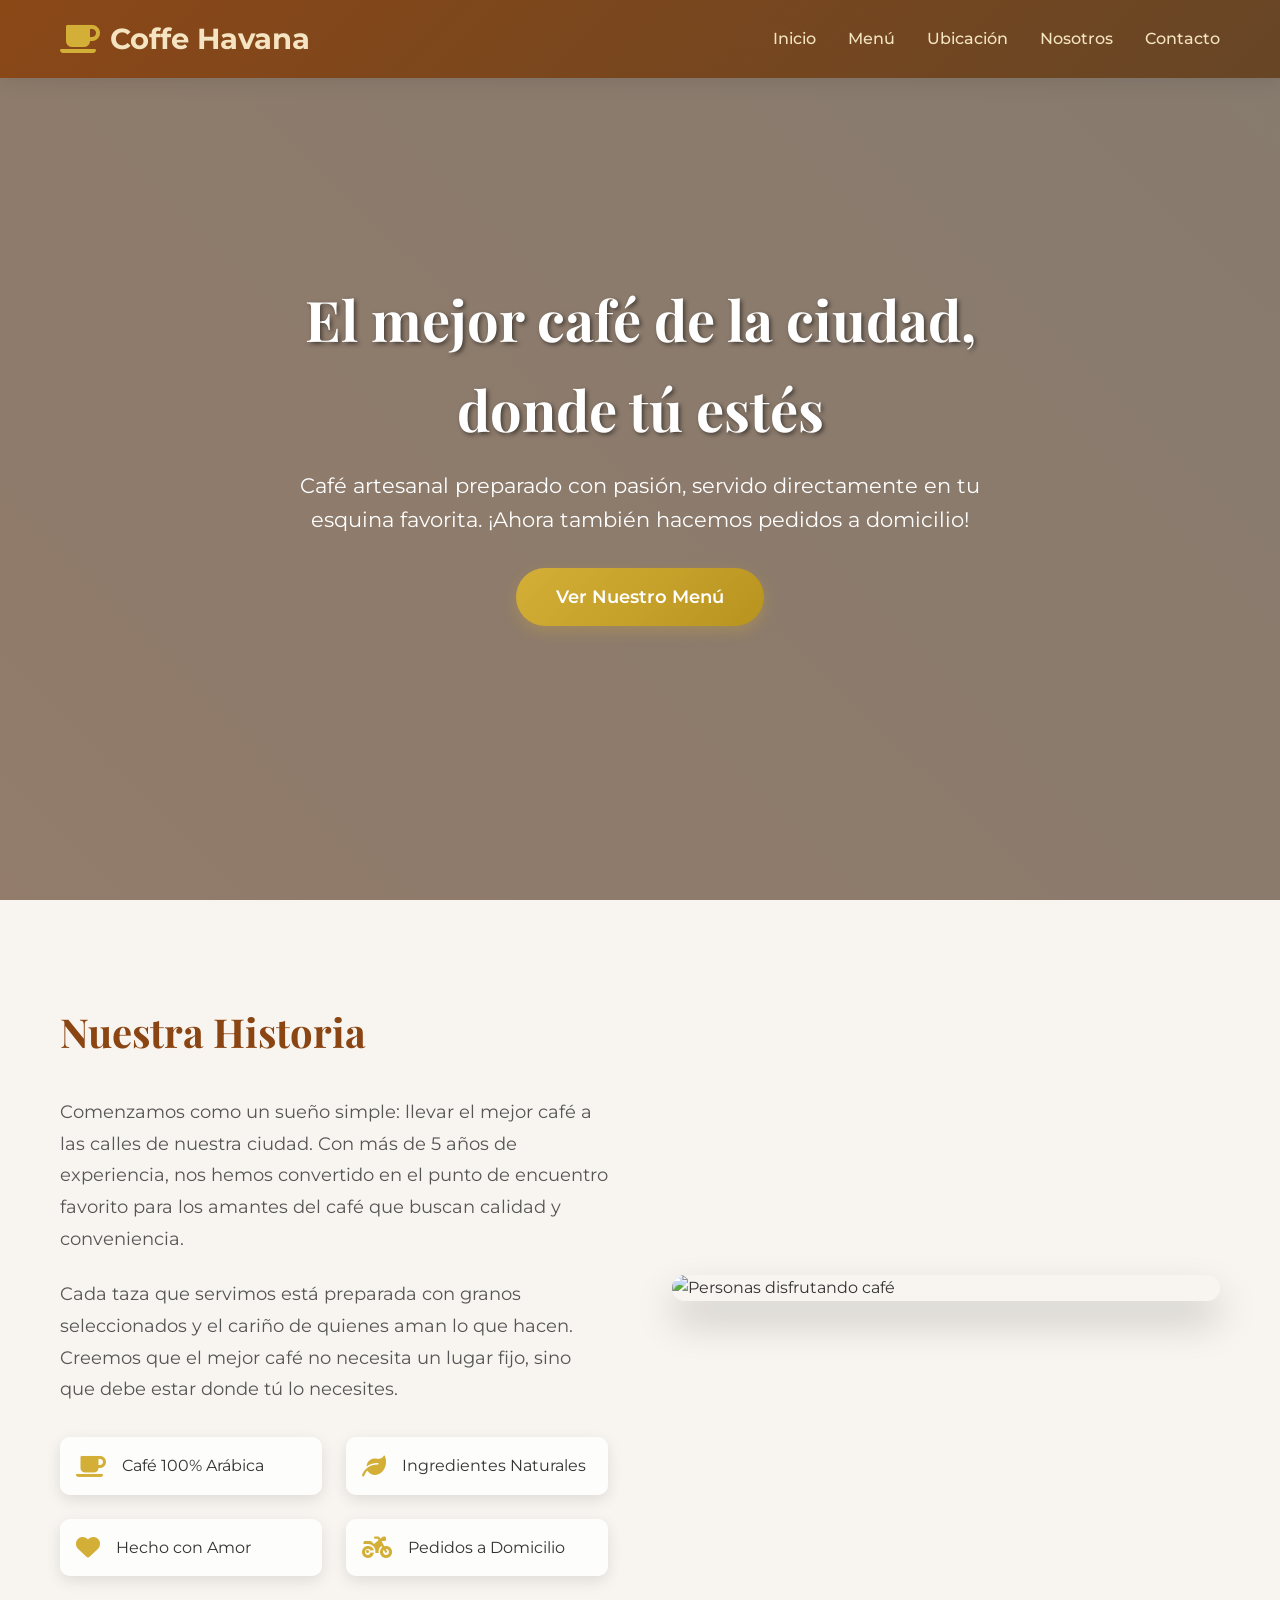
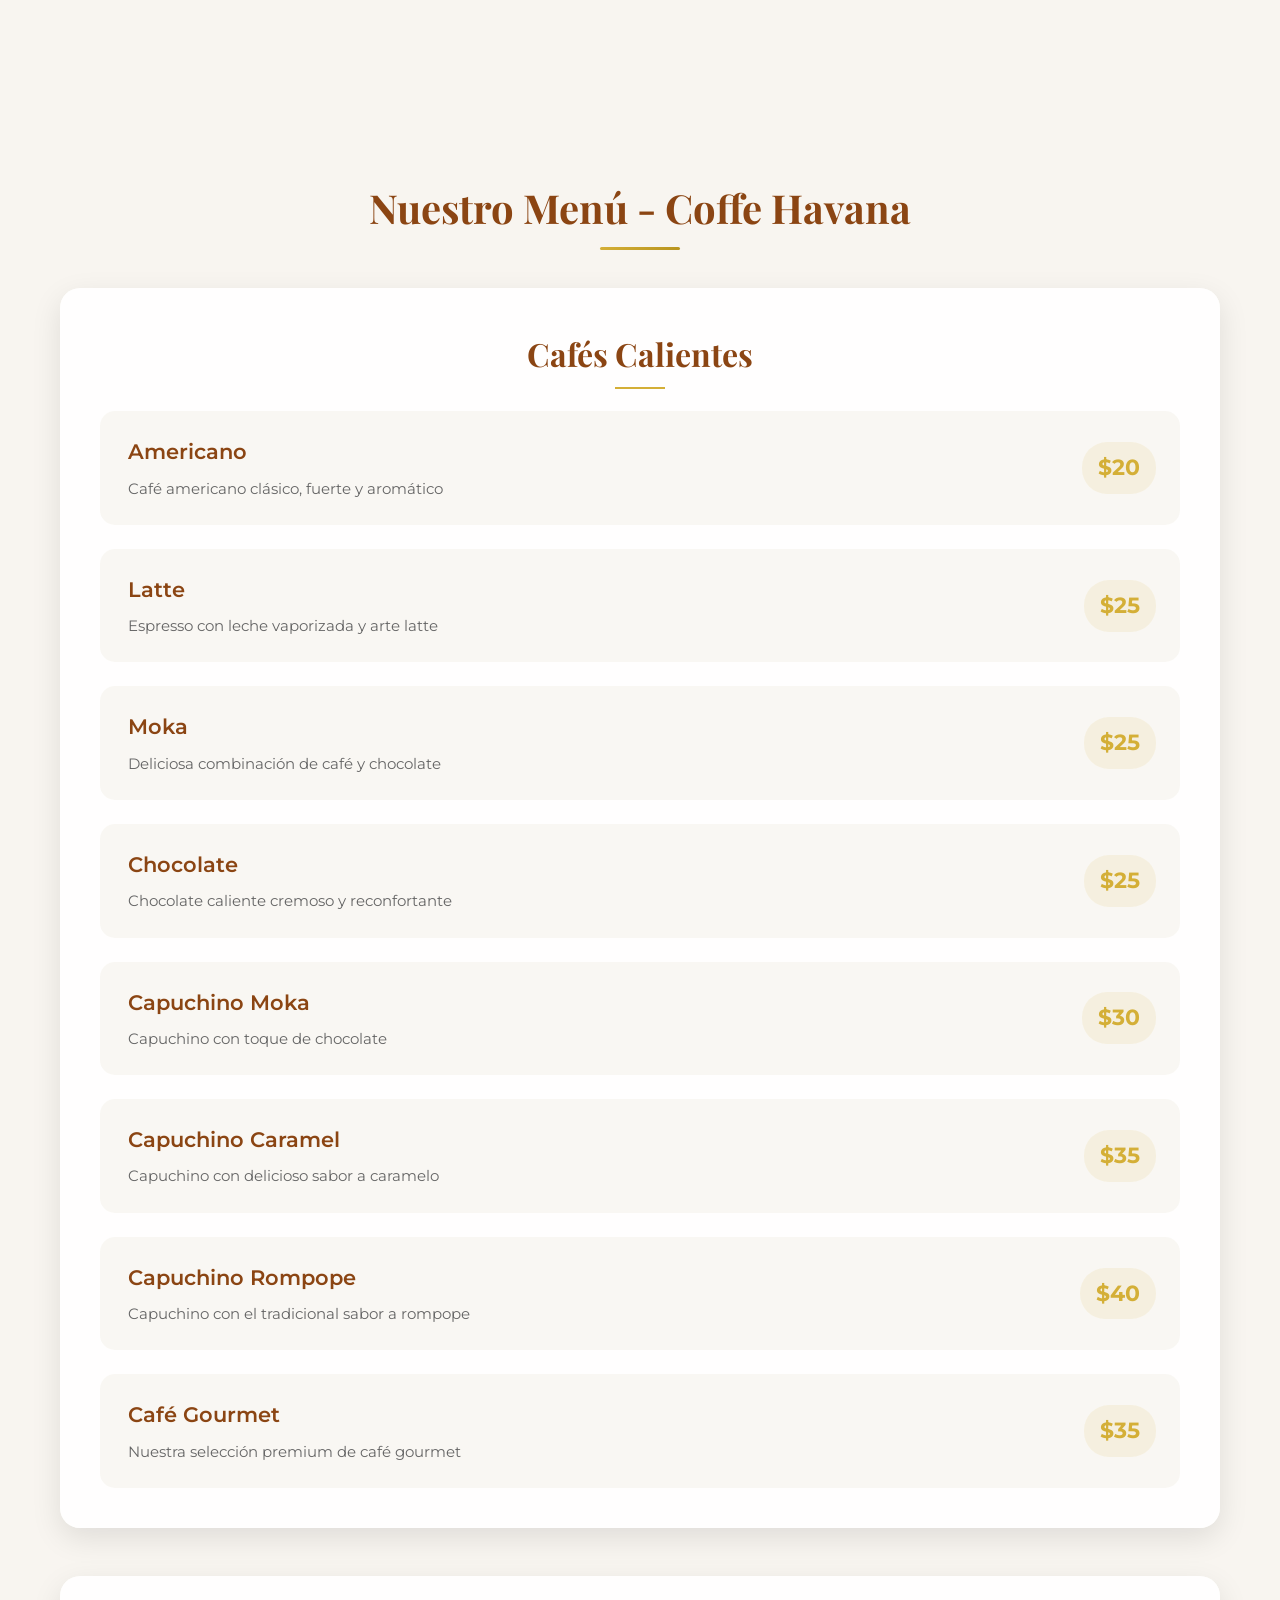
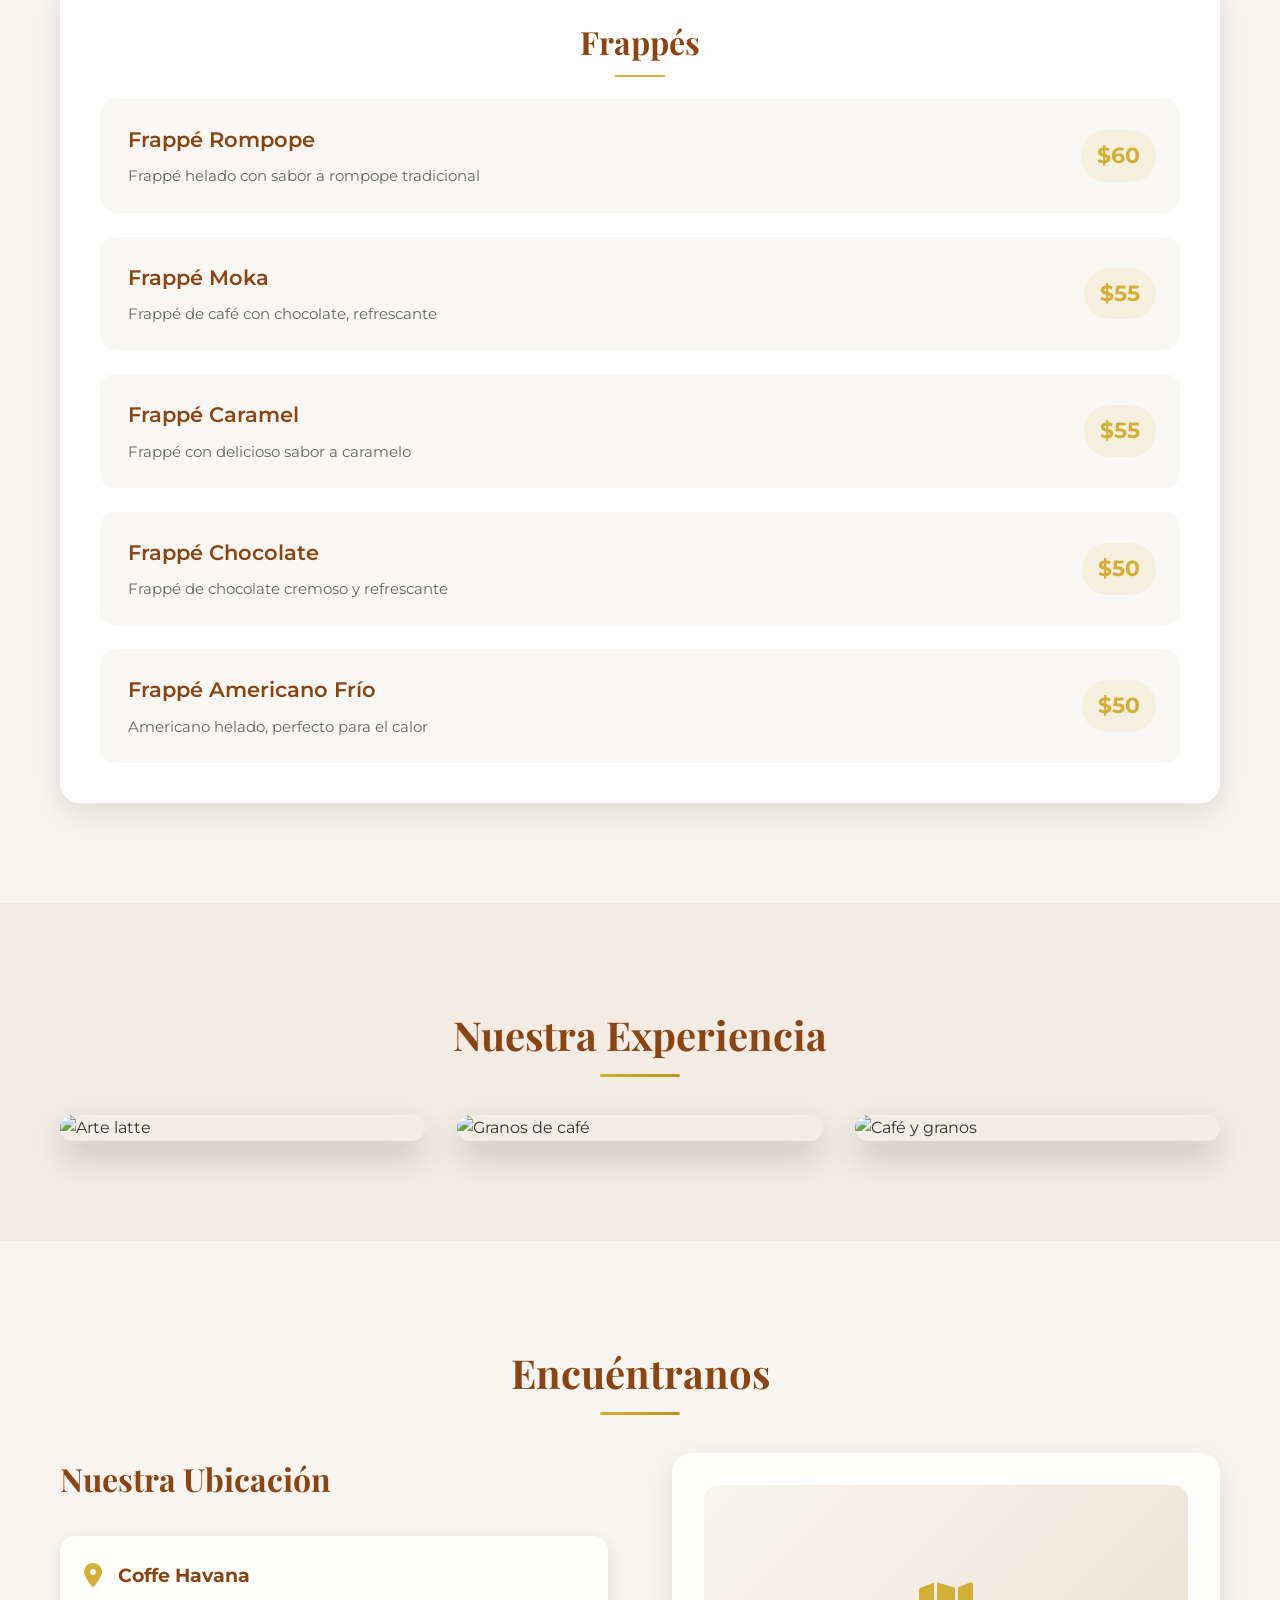
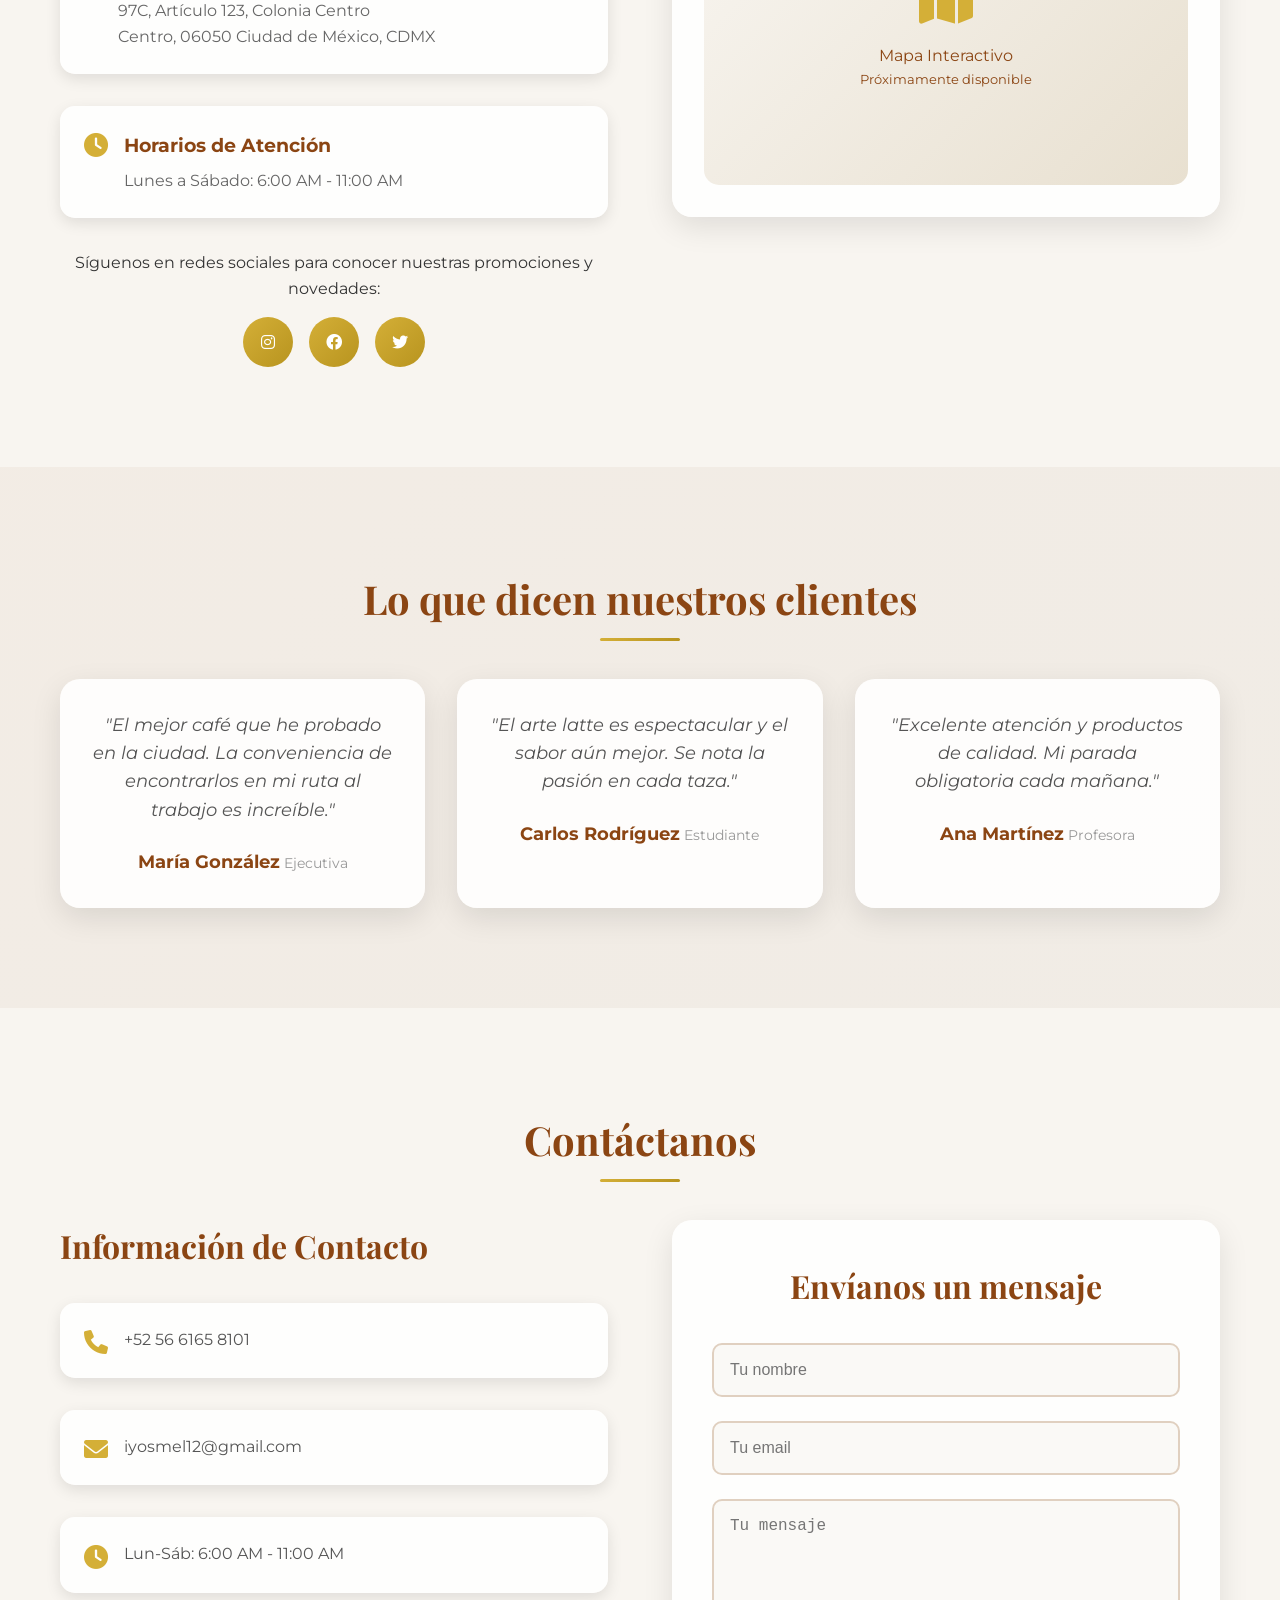
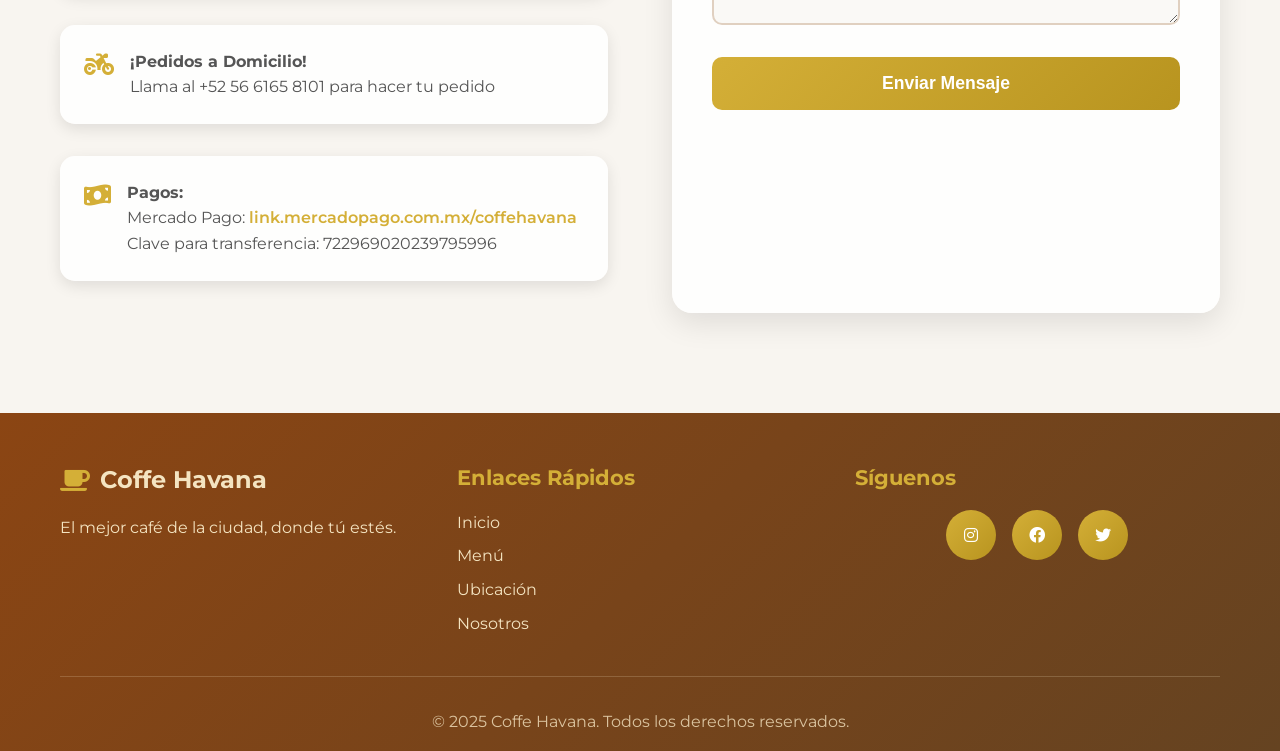
==== index.html @ 56594678 "Add files via upload" ====
<!DOCTYPE html>
<html lang="es">
<head>
    <meta charset="UTF-8">
    <meta name="viewport" content="width=device-width, initial-scale=1.0">
    <title>Coffe Havana - El mejor café donde tú estés</title>
    <link rel="stylesheet" href="styles.css">
    <link href="https://fonts.googleapis.com/css2?family=Montserrat:wght@400;500;700&family=Playfair+Display:wght@700&display=swap" rel="stylesheet">
    <link rel="stylesheet" href="https://cdnjs.cloudflare.com/ajax/libs/font-awesome/6.0.0/css/all.min.css">
</head>
<body>
    <!-- Header -->
    <header class="header">
        <nav class="navbar">
            <div class="nav-container">
                <div class="nav-logo">
                    <i class="fas fa-coffee"></i>
                    <span>Coffe Havana</span>
                </div>
                <ul class="nav-menu">
                    <li class="nav-item">
                        <a href="#inicio" class="nav-link">Inicio</a>
                    </li>
                    <li class="nav-item">
                        <a href="#menu" class="nav-link">Menú</a>
                    </li>
                    <li class="nav-item">
                        <a href="#ubicacion" class="nav-link">Ubicación</a>
                    </li>
                    <li class="nav-item">
                        <a href="#nosotros" class="nav-link">Nosotros</a>
                    </li>
                    <li class="nav-item">
                        <a href="#contacto" class="nav-link">Contacto</a>
                    </li>
                </ul>
                <div class="nav-toggle">
                    <span class="bar"></span>
                    <span class="bar"></span>
                    <span class="bar"></span>
                </div>
            </div>
        </nav>
    </header>

    <!-- Hero Section -->
    <section id="inicio" class="hero">
        <div class="hero-content">
            <h1 class="hero-title">El mejor café de la ciudad, donde tú estés</h1>
            <p class="hero-subtitle">Café artesanal preparado con pasión, servido directamente en tu esquina favorita. ¡Ahora también hacemos pedidos a domicilio!</p>
            <a href="#menu" class="cta-button">Ver Nuestro Menú</a>
        </div>
        <div class="hero-image">
            <!-- La imagen de fondo se maneja desde CSS -->
        </div>
    </section>

    <!-- Sobre Nosotros -->
    <section id="nosotros" class="about">
        <div class="container">
            <div class="about-content">
                <div class="about-text">
                    <h2>Nuestra Historia</h2>
                    <p>Comenzamos como un sueño simple: llevar el mejor café a las calles de nuestra ciudad. Con más de 5 años de experiencia, nos hemos convertido en el punto de encuentro favorito para los amantes del café que buscan calidad y conveniencia.</p>
                    <p>Cada taza que servimos está preparada con granos seleccionados y el cariño de quienes aman lo que hacen. Creemos que el mejor café no necesita un lugar fijo, sino que debe estar donde tú lo necesites.</p>
                    <div class="about-features">
                        <div class="feature">
                            <i class="fas fa-coffee"></i>
                            <span>Café 100% Arábica</span>
                        </div>
                        <div class="feature">
                            <i class="fas fa-leaf"></i>
                            <span>Ingredientes Naturales</span>
                        </div>
                        <div class="feature">
                            <i class="fas fa-heart"></i>
                            <span>Hecho con Amor</span>
                        </div>
                        <div class="feature">
                            <i class="fas fa-motorcycle"></i>
                            <span>Pedidos a Domicilio</span>
                        </div>
                    </div>
                </div>
                <div class="about-image">
                    <img src="images/latte-art-gallery.jpg" alt="Personas disfrutando café">
                </div>
            </div>
        </div>
    </section>

    <!-- Menú -->
    <section id="menu" class="menu">
        <div class="container">
            <h2 class="section-title">Nuestro Menú - Coffe Havana</h2>
            <div class="menu-categories">
                <div class="menu-category">
                    <h3>Cafés Calientes</h3>
                    <div class="menu-items">
                        <div class="menu-item">
                            <div class="item-info">
                                <h4>Americano</h4>
                                <p>Café americano clásico, fuerte y aromático</p>
                            </div>
                            <span class="price">$20</span>
                        </div>
                        <div class="menu-item">
                            <div class="item-info">
                                <h4>Latte</h4>
                                <p>Espresso con leche vaporizada y arte latte</p>
                            </div>
                            <span class="price">$25</span>
                        </div>
                        <div class="menu-item">
                            <div class="item-info">
                                <h4>Moka</h4>
                                <p>Deliciosa combinación de café y chocolate</p>
                            </div>
                            <span class="price">$25</span>
                        </div>
                        <div class="menu-item">
                            <div class="item-info">
                                <h4>Chocolate</h4>
                                <p>Chocolate caliente cremoso y reconfortante</p>
                            </div>
                            <span class="price">$25</span>
                        </div>
                        <div class="menu-item">
                            <div class="item-info">
                                <h4>Capuchino Moka</h4>
                                <p>Capuchino con toque de chocolate</p>
                            </div>
                            <span class="price">$30</span>
                        </div>
                        <div class="menu-item">
                            <div class="item-info">
                                <h4>Capuchino Caramel</h4>
                                <p>Capuchino con delicioso sabor a caramelo</p>
                            </div>
                            <span class="price">$35</span>
                        </div>
                        <div class="menu-item">
                            <div class="item-info">
                                <h4>Capuchino Rompope</h4>
                                <p>Capuchino con el tradicional sabor a rompope</p>
                            </div>
                            <span class="price">$40</span>
                        </div>
                        <div class="menu-item">
                            <div class="item-info">
                                <h4>Café Gourmet</h4>
                                <p>Nuestra selección premium de café gourmet</p>
                            </div>
                            <span class="price">$35</span>
                        </div>
                    </div>
                </div>
                
                <div class="menu-category">
                    <h3>Frappés</h3>
                    <div class="menu-items">
                        <div class="menu-item">
                            <div class="item-info">
                                <h4>Frappé Rompope</h4>
                                <p>Frappé helado con sabor a rompope tradicional</p>
                            </div>
                            <span class="price">$60</span>
                        </div>
                        <div class="menu-item">
                            <div class="item-info">
                                <h4>Frappé Moka</h4>
                                <p>Frappé de café con chocolate, refrescante</p>
                            </div>
                            <span class="price">$55</span>
                        </div>
                        <div class="menu-item">
                            <div class="item-info">
                                <h4>Frappé Caramel</h4>
                                <p>Frappé con delicioso sabor a caramelo</p>
                            </div>
                            <span class="price">$55</span>
                        </div>
                        <div class="menu-item">
                            <div class="item-info">
                                <h4>Frappé Chocolate</h4>
                                <p>Frappé de chocolate cremoso y refrescante</p>
                            </div>
                            <span class="price">$50</span>
                        </div>
                        <div class="menu-item">
                            <div class="item-info">
                                <h4>Frappé Americano Frío</h4>
                                <p>Americano helado, perfecto para el calor</p>
                            </div>
                            <span class="price">$50</span>
                        </div>
                    </div>
                </div>
            </div>
        </div>
    </section>

    <!-- Galería -->
    <section class="gallery">
        <div class="container">
            <h2 class="section-title">Nuestra Experiencia</h2>
            <div class="gallery-grid">
                <div class="gallery-item">
                    <img src="images/latte-art-hero.jpg" alt="Arte latte">
                    <div class="gallery-overlay">
                        <h3>Arte Latte</h3>
                        <p>Cada taza es una obra de arte</p>
                    </div>
                </div>
                <div class="gallery-item">
                    <img src="images/coffee-beans-bg.jpg" alt="Granos de café">
                    <div class="gallery-overlay">
                        <h3>Granos Selectos</h3>
                        <p>Solo los mejores granos arábica</p>
                    </div>
                </div>
                <div class="gallery-item">
                    <img src="images/coffee-cup-beans.jpg" alt="Café y granos">
                    <div class="gallery-overlay">
                        <h3>Calidad Premium</h3>
                        <p>Café fresco y aromático</p>
                    </div>
                </div>
            </div>
        </div>
    </section>

    <!-- Ubicación -->
    <section id="ubicacion" class="location">
        <div class="container">
            <h2 class="section-title">Encuéntranos</h2>
            <div class="location-content">
                <div class="location-info">
                    <h3>Nuestra Ubicación</h3>
                    <div class="location-item">
                        <i class="fas fa-map-marker-alt"></i>
                        <div>
                            <h4>Coffe Havana</h4>
                            <p>97C, Artículo 123, Colonia Centro<br>Centro, 06050 Ciudad de México, CDMX</p>
                        </div>
                    </div>
                    <div class="location-item">
                        <i class="fas fa-clock"></i>
                        <div>
                            <h4>Horarios de Atención</h4>
                            <p>Lunes a Sábado: 6:00 AM - 11:00 AM</p>
                        </div>
                    </div>
                    <div class="social-follow">
                        <p>Síguenos en redes sociales para conocer nuestras promociones y novedades:</p>
                        <div class="social-links">
                            <a href="#" class="social-link"><i class="fab fa-instagram"></i></a>
                            <a href="#" class="social-link"><i class="fab fa-facebook"></i></a>
                            <a href="#" class="social-link"><i class="fab fa-twitter"></i></a>
                        </div>
                    </div>
                </div>
                <div class="location-map">
                    <div class="map-placeholder">
                        <i class="fas fa-map"></i>
                        <p>Mapa Interactivo</p>
                        <small>Próximamente disponible</small>
                    </div>
                </div>
            </div>
        </div>
    </section>

    <!-- Testimonios -->
    <section class="testimonials">
        <div class="container">
            <h2 class="section-title">Lo que dicen nuestros clientes</h2>
            <div class="testimonials-grid">
                <div class="testimonial">
                    <div class="testimonial-content">
                        <p>"El mejor café que he probado en la ciudad. La conveniencia de encontrarlos en mi ruta al trabajo es increíble."</p>
                    </div>
                    <div class="testimonial-author">
                        <strong>María González</strong>
                        <span>Ejecutiva</span>
                    </div>
                </div>
                <div class="testimonial">
                    <div class="testimonial-content">
                        <p>"El arte latte es espectacular y el sabor aún mejor. Se nota la pasión en cada taza."</p>
                    </div>
                    <div class="testimonial-author">
                        <strong>Carlos Rodríguez</strong>
                        <span>Estudiante</span>
                    </div>
                </div>
                <div class="testimonial">
                    <div class="testimonial-content">
                        <p>"Excelente atención y productos de calidad. Mi parada obligatoria cada mañana."</p>
                    </div>
                    <div class="testimonial-author">
                        <strong>Ana Martínez</strong>
                        <span>Profesora</span>
                    </div>
                </div>
            </div>
        </div>
    </section>

    <!-- Contacto -->
    <section id="contacto" class="contact">
        <div class="container">
            <h2 class="section-title">Contáctanos</h2>
            <div class="contact-content">
                <div class="contact-info">
                    <h3>Información de Contacto</h3>
                    <div class="contact-item">
                        <i class="fas fa-phone"></i>
                        <span>+52 56 6165 8101</span>
                    </div>
                    <div class="contact-item">
                        <i class="fas fa-envelope"></i>
                        <span>iyosmel12@gmail.com</span>
                    </div>
                    <div class="contact-item">
                        <i class="fas fa-clock"></i>
                        <span>Lun-Sáb: 6:00 AM - 11:00 AM</span>
                    </div>
                    <div class="contact-item">
                        <i class="fas fa-motorcycle"></i>
                        <span><strong>¡Pedidos a Domicilio!</strong><br>Llama al +52 56 6165 8101 para hacer tu pedido</span>
                    </div>
                    <div class="contact-item">
                        <i class="fas fa-money-bill-wave"></i>
                        <span><strong>Pagos:</strong><br>Mercado Pago: <a href="https://link.mercadopago.com.mx/coffehavana" target="_blank">link.mercadopago.com.mx/coffehavana</a><br>Clave para transferencia: 722969020239795996</span>
                    </div>
                </div>
                <form class="contact-form">
                    <h3>Envíanos un mensaje</h3>
                    <div class="form-group">
                        <input type="text" placeholder="Tu nombre" required>
                    </div>
                    <div class="form-group">
                        <input type="email" placeholder="Tu email" required>
                    </div>
                    <div class="form-group">
                        <textarea placeholder="Tu mensaje" rows="5" required></textarea>
                    </div>
                    <button type="submit" class="submit-button">Enviar Mensaje</button>
                </form>
            </div>
        </div>
    </section>

    <!-- Footer -->
    <footer class="footer">
        <div class="container">
            <div class="footer-content">
                <div class="footer-section">
                    <div class="footer-logo">
                        <i class="fas fa-coffee"></i>
                        <span>Coffe Havana</span>
                    </div>
                    <p>El mejor café de la ciudad, donde tú estés.</p>
                </div>
                <div class="footer-section">
                    <h4>Enlaces Rápidos</h4>
                    <ul>
                        <li><a href="#inicio">Inicio</a></li>
                        <li><a href="#menu">Menú</a></li>
                        <li><a href="#ubicacion">Ubicación</a></li>
                        <li><a href="#nosotros">Nosotros</a></li>
                    </ul>
                </div>
                <div class="footer-section">
                    <h4>Síguenos</h4>
                    <div class="social-links">
                        <a href="#" class="social-link"><i class="fab fa-instagram"></i></a>
                        <a href="#" class="social-link"><i class="fab fa-facebook"></i></a>
                        <a href="#" class="social-link"><i class="fab fa-twitter"></i></a>
                    </div>
                </div>
            </div>
            <div class="footer-bottom">
                <p>&copy; 2025 Coffe Havana. Todos los derechos reservados.</p>
            </div>
        </div>
    </footer>

    <script src="script.js"></script>
</body>
</html>
---- styles.css ----
/* Reset y configuración base */
* {
    margin: 0;
    padding: 0;
    box-sizing: border-box;
}

html {
    scroll-behavior: smooth;
}

body {
    font-family: 'Montserrat', sans-serif;
    line-height: 1.6;
    color: #333;
    background-color: #f8f5f0;
}

.container {
    max-width: 1200px;
    margin: 0 auto;
    padding: 0 20px;
}

/* Header y Navegación */
.header {
    background: linear-gradient(135deg, rgba(139, 69, 19, 0.95), rgba(101, 67, 33, 0.95));
    backdrop-filter: blur(10px);
    position: fixed;
    top: 0;
    width: 100%;
    z-index: 1000;
    box-shadow: 0 2px 20px rgba(0, 0, 0, 0.1);
}

.navbar {
    padding: 1rem 0;
}

.nav-container {
    display: flex;
    justify-content: space-between;
    align-items: center;
    max-width: 1200px;
    margin: 0 auto;
    padding: 0 20px;
}

.nav-logo {
    display: flex;
    align-items: center;
    font-size: 1.8rem;
    font-weight: 700;
    color: #f4e4c1;
    text-decoration: none;
}

.nav-logo i {
    margin-right: 10px;
    color: #d4af37;
    font-size: 2rem;
}

.nav-menu {
    display: flex;
    list-style: none;
    gap: 2rem;
}

.nav-link {
    color: #f4e4c1;
    text-decoration: none;
    font-weight: 500;
    transition: all 0.3s ease;
    position: relative;
}

.nav-link:hover {
    color: #d4af37;
    transform: translateY(-2px);
}

.nav-link::after {
    content: '';
    position: absolute;
    bottom: -5px;
    left: 0;
    width: 0;
    height: 2px;
    background: #d4af37;
    transition: width 0.3s ease;
}

.nav-link:hover::after {
    width: 100%;
}

.nav-toggle {
    display: none;
    flex-direction: column;
    cursor: pointer;
}

.bar {
    width: 25px;
    height: 3px;
    background: #f4e4c1;
    margin: 3px 0;
    transition: 0.3s;
}

/* Hero Section */
.hero {
    background: linear-gradient(rgba(0, 0, 0, 0.4), rgba(0, 0, 0, 0.4)), url('images/latte-art-hero.jpg');
    background-size: cover;
    background-position: center;
    background-attachment: fixed;
    height: 100vh;
    display: flex;
    align-items: center;
    text-align: center;
    color: white;
    position: relative;
    overflow: hidden;
}

.hero::before {
    content: '';
    position: absolute;
    top: 0;
    left: 0;
    right: 0;
    bottom: 0;
    background: linear-gradient(45deg, rgba(139, 69, 19, 0.3), rgba(101, 67, 33, 0.3));
    z-index: 1;
}

.hero-content {
    position: relative;
    z-index: 2;
    max-width: 800px;
    margin: 0 auto;
    padding: 0 20px;
}

.hero-title {
    font-family: 'Playfair Display', serif;
    font-size: 3.5rem;
    font-weight: 700;
    margin-bottom: 1rem;
    text-shadow: 2px 2px 4px rgba(0, 0, 0, 0.5);
    animation: fadeInUp 1s ease-out;
}

.hero-subtitle {
    font-size: 1.3rem;
    margin-bottom: 2rem;
    opacity: 0.9;
    animation: fadeInUp 1s ease-out 0.3s both;
}

.cta-button {
    display: inline-block;
    background: linear-gradient(135deg, #d4af37, #b8941f);
    color: white;
    padding: 15px 40px;
    text-decoration: none;
    border-radius: 50px;
    font-weight: 600;
    font-size: 1.1rem;
    transition: all 0.3s ease;
    box-shadow: 0 5px 15px rgba(212, 175, 55, 0.3);
    animation: fadeInUp 1s ease-out 0.6s both;
}

.cta-button:hover {
    transform: translateY(-3px);
    box-shadow: 0 8px 25px rgba(212, 175, 55, 0.4);
    background: linear-gradient(135deg, #b8941f, #d4af37);
}

/* Secciones generales */
.section-title {
    font-family: 'Playfair Display', serif;
    font-size: 2.5rem;
    text-align: center;
    margin-bottom: 3rem;
    color: #8b4513;
    position: relative;
}

.section-title::after {
    content: '';
    position: absolute;
    bottom: -10px;
    left: 50%;
    transform: translateX(-50%);
    width: 80px;
    height: 3px;
    background: linear-gradient(135deg, #d4af37, #b8941f);
    border-radius: 2px;
}

/* About Section */
.about {
    padding: 100px 0;
    background: linear-gradient(rgba(248, 245, 240, 0.9), rgba(248, 245, 240, 0.9)), url('images/coffee-beans-bg.jpg');
    background-size: cover;
    background-attachment: fixed;
}

.about-content {
    display: grid;
    grid-template-columns: 1fr 1fr;
    gap: 4rem;
    align-items: center;
}

.about-text h2 {
    font-family: 'Playfair Display', serif;
    font-size: 2.5rem;
    color: #8b4513;
    margin-bottom: 2rem;
}

.about-text p {
    font-size: 1.1rem;
    margin-bottom: 1.5rem;
    line-height: 1.8;
    color: #555;
}

.about-features {
    display: grid;
    grid-template-columns: repeat(2, 1fr);
    gap: 1.5rem;
    margin-top: 2rem;
}

.feature {
    display: flex;
    align-items: center;
    background: rgba(255, 255, 255, 0.8);
    padding: 1rem;
    border-radius: 10px;
    box-shadow: 0 5px 15px rgba(0, 0, 0, 0.1);
    transition: transform 0.3s ease;
}

.feature:hover {
    transform: translateY(-5px);
}

.feature i {
    font-size: 1.5rem;
    color: #d4af37;
    margin-right: 1rem;
}

.about-image {
    position: relative;
    border-radius: 20px;
    overflow: hidden;
    box-shadow: 0 20px 40px rgba(0, 0, 0, 0.2);
}

.about-image img {
    width: 100%;
    height: 400px;
    object-fit: cover;
    transition: transform 0.3s ease;
}

.about-image:hover img {
    transform: scale(1.05);
}

/* Menu Section */
.menu {
    padding: 100px 0;
    background: linear-gradient(rgba(255, 255, 255, 0.95), rgba(255, 255, 255, 0.95)), url('images/coffee-beans-smoke.jpg');
    background-size: cover;
    background-attachment: fixed;
}

.menu-categories {
    display: grid;
    gap: 3rem;
}

.menu-category {
    background: rgba(255, 255, 255, 0.9);
    padding: 2.5rem;
    border-radius: 20px;
    box-shadow: 0 10px 30px rgba(0, 0, 0, 0.1);
    backdrop-filter: blur(10px);
}

.menu-category h3 {
    font-family: 'Playfair Display', serif;
    font-size: 2rem;
    color: #8b4513;
    margin-bottom: 2rem;
    text-align: center;
    position: relative;
}

.menu-category h3::after {
    content: '';
    position: absolute;
    bottom: -10px;
    left: 50%;
    transform: translateX(-50%);
    width: 50px;
    height: 2px;
    background: #d4af37;
}

.menu-items {
    display: grid;
    gap: 1.5rem;
}

.menu-item {
    display: flex;
    justify-content: space-between;
    align-items: center;
    padding: 1.5rem;
    background: rgba(248, 245, 240, 0.8);
    border-radius: 15px;
    transition: all 0.3s ease;
    border-left: 4px solid transparent;
}

.menu-item:hover {
    transform: translateX(10px);
    border-left-color: #d4af37;
    box-shadow: 0 5px 20px rgba(212, 175, 55, 0.2);
}

.item-info h4 {
    font-size: 1.3rem;
    color: #8b4513;
    margin-bottom: 0.5rem;
    font-weight: 600;
}

.item-info p {
    color: #666;
    font-size: 0.95rem;
}

.price {
    font-size: 1.4rem;
    font-weight: 700;
    color: #d4af37;
    background: rgba(212, 175, 55, 0.1);
    padding: 0.5rem 1rem;
    border-radius: 25px;
}

/* Gallery Section */
.gallery {
    padding: 100px 0;
    background: linear-gradient(rgba(139, 69, 19, 0.05), rgba(139, 69, 19, 0.05));
}

.gallery-grid {
    display: grid;
    grid-template-columns: repeat(auto-fit, minmax(350px, 1fr));
    gap: 2rem;
}

.gallery-item {
    position: relative;
    border-radius: 20px;
    overflow: hidden;
    box-shadow: 0 15px 35px rgba(0, 0, 0, 0.2);
    transition: transform 0.3s ease;
}

.gallery-item:hover {
    transform: translateY(-10px);
}

.gallery-item img {
    width: 100%;
    height: 300px;
    object-fit: cover;
    transition: transform 0.3s ease;
}

.gallery-item:hover img {
    transform: scale(1.1);
}

.gallery-overlay {
    position: absolute;
    bottom: 0;
    left: 0;
    right: 0;
    background: linear-gradient(transparent, rgba(0, 0, 0, 0.8));
    color: white;
    padding: 2rem;
    transform: translateY(100%);
    transition: transform 0.3s ease;
}

.gallery-item:hover .gallery-overlay {
    transform: translateY(0);
}

.gallery-overlay h3 {
    font-size: 1.3rem;
    margin-bottom: 0.5rem;
}

/* Location Section */
.location {
    padding: 100px 0;
    background: linear-gradient(rgba(248, 245, 240, 0.9), rgba(248, 245, 240, 0.9)), url('images/coffee-cup-beans.jpg');
    background-size: cover;
    background-attachment: fixed;
}

.location-content {
    display: grid;
    grid-template-columns: 1fr 1fr;
    gap: 4rem;
    align-items: start;
}

.location-info h3 {
    font-family: 'Playfair Display', serif;
    font-size: 2rem;
    color: #8b4513;
    margin-bottom: 2rem;
}

.location-item {
    display: flex;
    align-items: flex-start;
    margin-bottom: 2rem;
    padding: 1.5rem;
    background: rgba(255, 255, 255, 0.9);
    border-radius: 15px;
    box-shadow: 0 5px 15px rgba(0, 0, 0, 0.1);
}

.location-item i {
    font-size: 1.5rem;
    color: #d4af37;
    margin-right: 1rem;
    margin-top: 0.2rem;
}

.location-item h4 {
    color: #8b4513;
    margin-bottom: 0.5rem;
    font-size: 1.2rem;
}

.location-item p {
    color: #666;
    line-height: 1.6;
}

.social-follow {
    margin-top: 2rem;
    text-align: center;
}

.social-links {
    display: flex;
    justify-content: center;
    gap: 1rem;
    margin-top: 1rem;
}

.social-link {
    display: inline-flex;
    align-items: center;
    justify-content: center;
    width: 50px;
    height: 50px;
    background: linear-gradient(135deg, #d4af37, #b8941f);
    color: white;
    border-radius: 50%;
    text-decoration: none;
    transition: all 0.3s ease;
}

.social-link:hover {
    transform: translateY(-3px);
    box-shadow: 0 5px 15px rgba(212, 175, 55, 0.4);
}

.location-map {
    background: rgba(255, 255, 255, 0.9);
    border-radius: 20px;
    padding: 2rem;
    text-align: center;
    box-shadow: 0 10px 30px rgba(0, 0, 0, 0.1);
}

.map-placeholder {
    height: 300px;
    display: flex;
    flex-direction: column;
    align-items: center;
    justify-content: center;
    background: linear-gradient(135deg, #f8f5f0, #e8e0d0);
    border-radius: 15px;
    color: #8b4513;
}

.map-placeholder i {
    font-size: 3rem;
    margin-bottom: 1rem;
    color: #d4af37;
}

/* Testimonials Section */
.testimonials {
    padding: 100px 0;
    background: linear-gradient(135deg, rgba(139, 69, 19, 0.05), rgba(101, 67, 33, 0.05));
}

.testimonials-grid {
    display: grid;
    grid-template-columns: repeat(auto-fit, minmax(300px, 1fr));
    gap: 2rem;
}

.testimonial {
    background: rgba(255, 255, 255, 0.9);
    padding: 2rem;
    border-radius: 20px;
    box-shadow: 0 10px 30px rgba(0, 0, 0, 0.1);
    text-align: center;
    transition: transform 0.3s ease;
}

.testimonial:hover {
    transform: translateY(-10px);
}

.testimonial-content {
    margin-bottom: 1.5rem;
}

.testimonial-content p {
    font-style: italic;
    font-size: 1.1rem;
    color: #555;
    line-height: 1.6;
}

.testimonial-author strong {
    color: #8b4513;
    font-size: 1.1rem;
}

.testimonial-author span {
    color: #999;
    font-size: 0.9rem;
}

/* Contact Section */
.contact {
    padding: 100px 0;
    background: linear-gradient(rgba(248, 245, 240, 0.95), rgba(248, 245, 240, 0.95)), url('images/latte-art-gallery.jpg');
    background-size: cover;
    background-attachment: fixed;
}

.contact-content {
    display: grid;
    grid-template-columns: 1fr 1fr;
    gap: 4rem;
}

.contact-info h3 {
    font-family: 'Playfair Display', serif;
    font-size: 2rem;
    color: #8b4513;
    margin-bottom: 2rem;
}

.contact-item {
    display: flex;
    align-items: flex-start;
    margin-bottom: 2rem;
    padding: 1.5rem;
    background: rgba(255, 255, 255, 0.9);
    border-radius: 15px;
    box-shadow: 0 5px 15px rgba(0, 0, 0, 0.1);
}

.contact-item i {
    font-size: 1.5rem;
    color: #d4af37;
    margin-right: 1rem;
    margin-top: 0.2rem;
}

.contact-item span {
    color: #555;
    line-height: 1.6;
}

.contact-item a {
    color: #d4af37;
    text-decoration: none;
    font-weight: 600;
}

.contact-item a:hover {
    text-decoration: underline;
}

.contact-form {
    background: rgba(255, 255, 255, 0.9);
    padding: 2.5rem;
    border-radius: 20px;
    box-shadow: 0 10px 30px rgba(0, 0, 0, 0.1);
}

.contact-form h3 {
    font-family: 'Playfair Display', serif;
    font-size: 2rem;
    color: #8b4513;
    margin-bottom: 2rem;
    text-align: center;
}

.form-group {
    margin-bottom: 1.5rem;
}

.form-group input,
.form-group textarea {
    width: 100%;
    padding: 1rem;
    border: 2px solid #e0d0c0;
    border-radius: 10px;
    font-size: 1rem;
    transition: border-color 0.3s ease;
    background: rgba(248, 245, 240, 0.5);
}

.form-group input:focus,
.form-group textarea:focus {
    outline: none;
    border-color: #d4af37;
}

.submit-button {
    width: 100%;
    background: linear-gradient(135deg, #d4af37, #b8941f);
    color: white;
    padding: 1rem;
    border: none;
    border-radius: 10px;
    font-size: 1.1rem;
    font-weight: 600;
    cursor: pointer;
    transition: all 0.3s ease;
}

.submit-button:hover {
    transform: translateY(-2px);
    box-shadow: 0 5px 15px rgba(212, 175, 55, 0.3);
}

/* Footer */
.footer {
    background: linear-gradient(135deg, #8b4513, #654321);
    color: #f4e4c1;
    padding: 3rem 0 1rem;
}

.footer-content {
    display: grid;
    grid-template-columns: repeat(auto-fit, minmax(250px, 1fr));
    gap: 2rem;
    margin-bottom: 2rem;
}

.footer-section h4 {
    font-size: 1.3rem;
    margin-bottom: 1rem;
    color: #d4af37;
}

.footer-logo {
    display: flex;
    align-items: center;
    font-size: 1.5rem;
    font-weight: 700;
    margin-bottom: 1rem;
}

.footer-logo i {
    margin-right: 10px;
    color: #d4af37;
}

.footer-section ul {
    list-style: none;
}

.footer-section ul li {
    margin-bottom: 0.5rem;
}

.footer-section ul li a {
    color: #f4e4c1;
    text-decoration: none;
    transition: color 0.3s ease;
}

.footer-section ul li a:hover {
    color: #d4af37;
}

.footer-bottom {
    text-align: center;
    padding-top: 2rem;
    border-top: 1px solid rgba(244, 228, 193, 0.2);
    color: rgba(244, 228, 193, 0.8);
}

/* Animaciones */
@keyframes fadeInUp {
    from {
        opacity: 0;
        transform: translateY(30px);
    }
    to {
        opacity: 1;
        transform: translateY(0);
    }
}

/* Responsive Design */
@media (max-width: 768px) {
    .nav-menu {
        display: none;
    }
    
    .nav-toggle {
        display: flex;
    }
    
    .hero-title {
        font-size: 2.5rem;
    }
    
    .hero-subtitle {
        font-size: 1.1rem;
    }
    
    .about-content,
    .location-content,
    .contact-content {
        grid-template-columns: 1fr;
        gap: 2rem;
    }
    
    .menu-item {
        flex-direction: column;
        text-align: center;
        gap: 1rem;
    }
    
    .about-features {
        grid-template-columns: 1fr;
    }
    
    .section-title {
        font-size: 2rem;
    }
    
    .container {
        padding: 0 15px;
    }
}

@media (max-width: 480px) {
    .hero-title {
        font-size: 2rem;
    }
    
    .hero-subtitle {
        font-size: 1rem;
    }
    
    .cta-button {
        padding: 12px 30px;
        font-size: 1rem;
    }
    
    .menu-category {
        padding: 1.5rem;
    }
    
    .contact-form {
        padding: 1.5rem;
    }
}
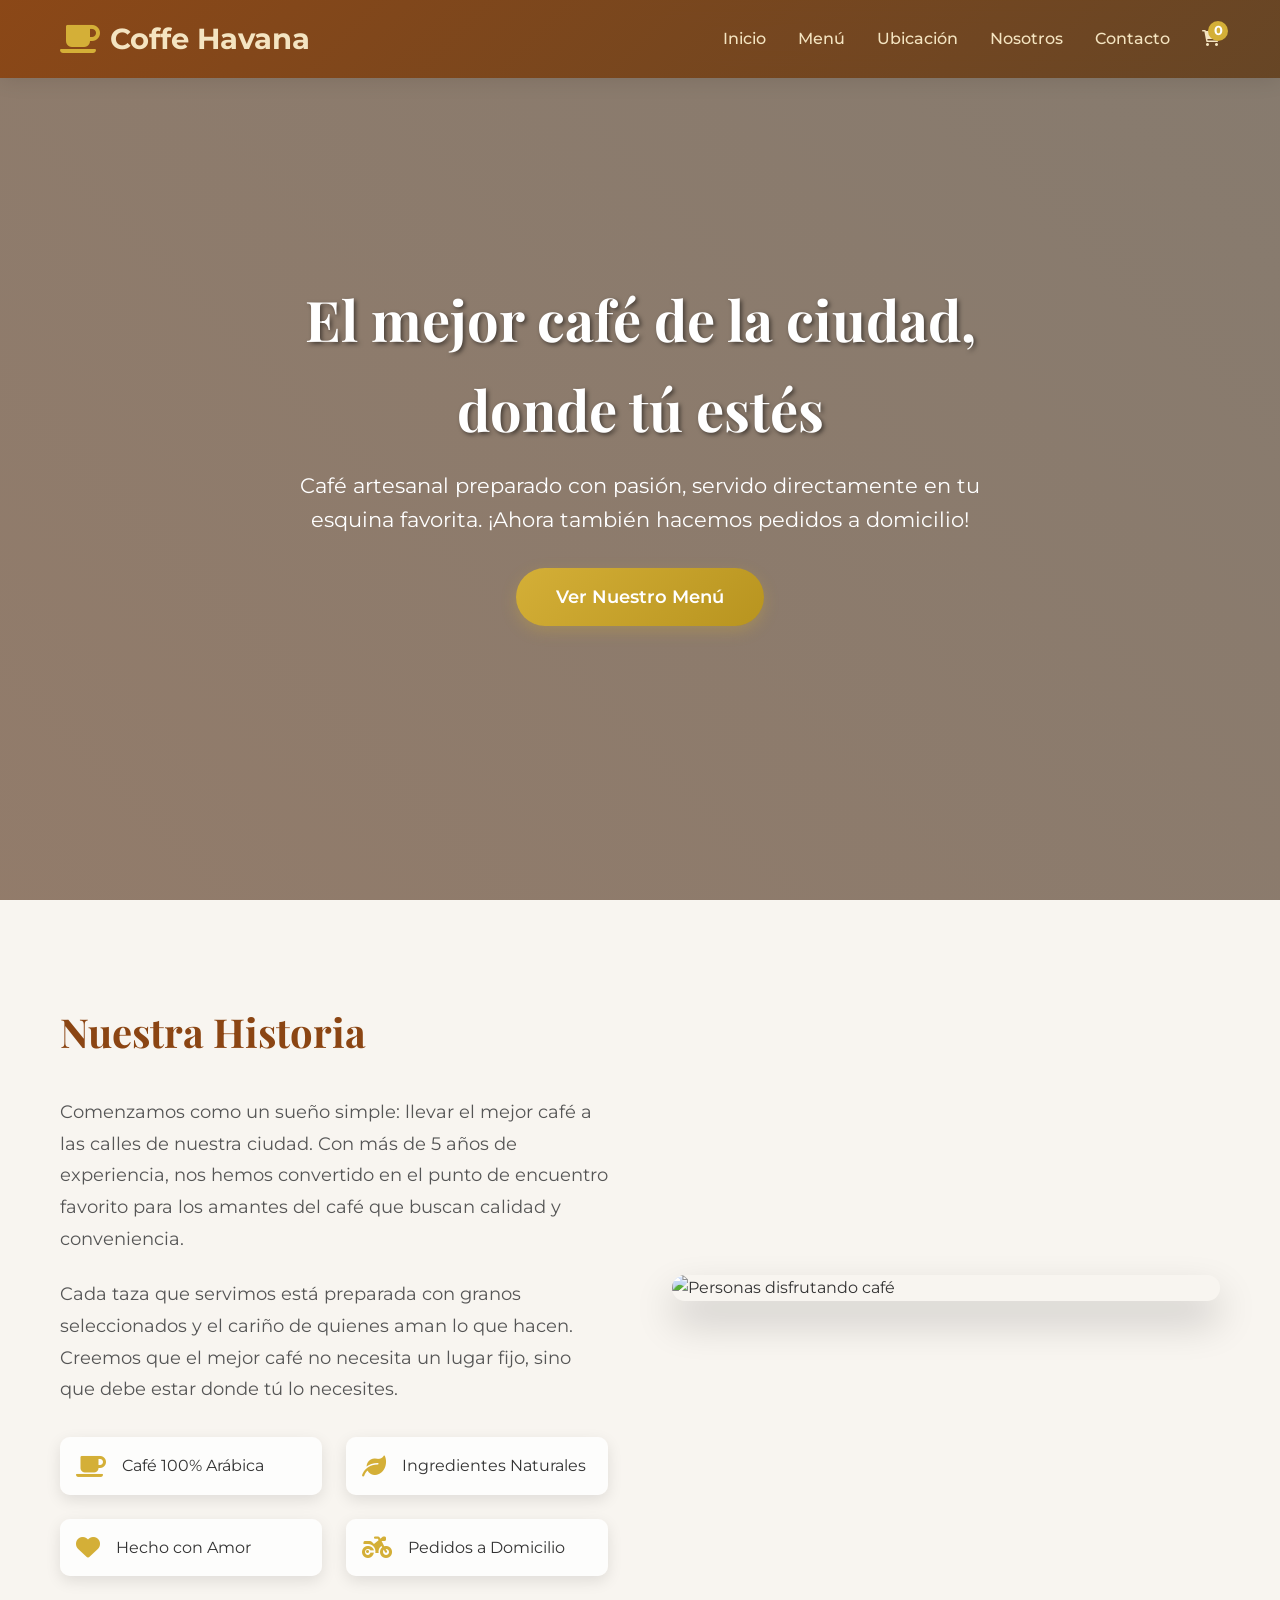
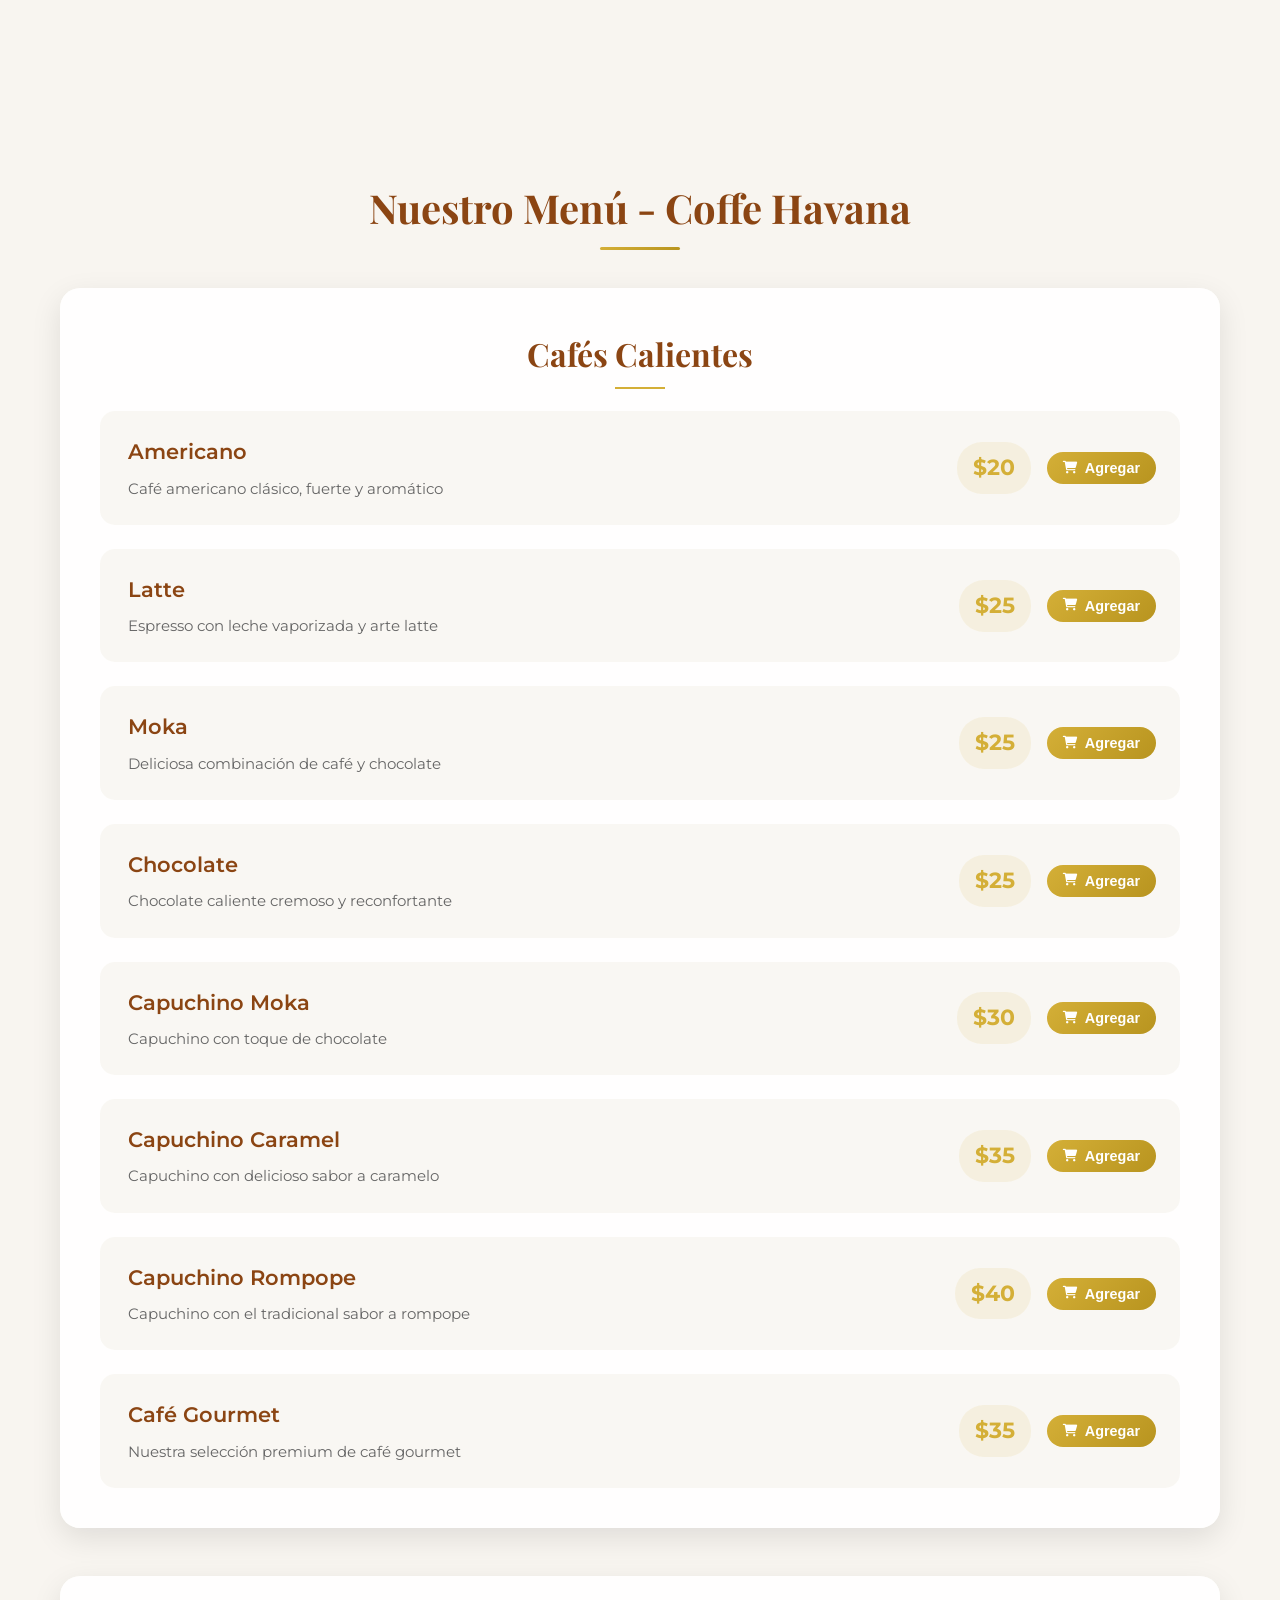
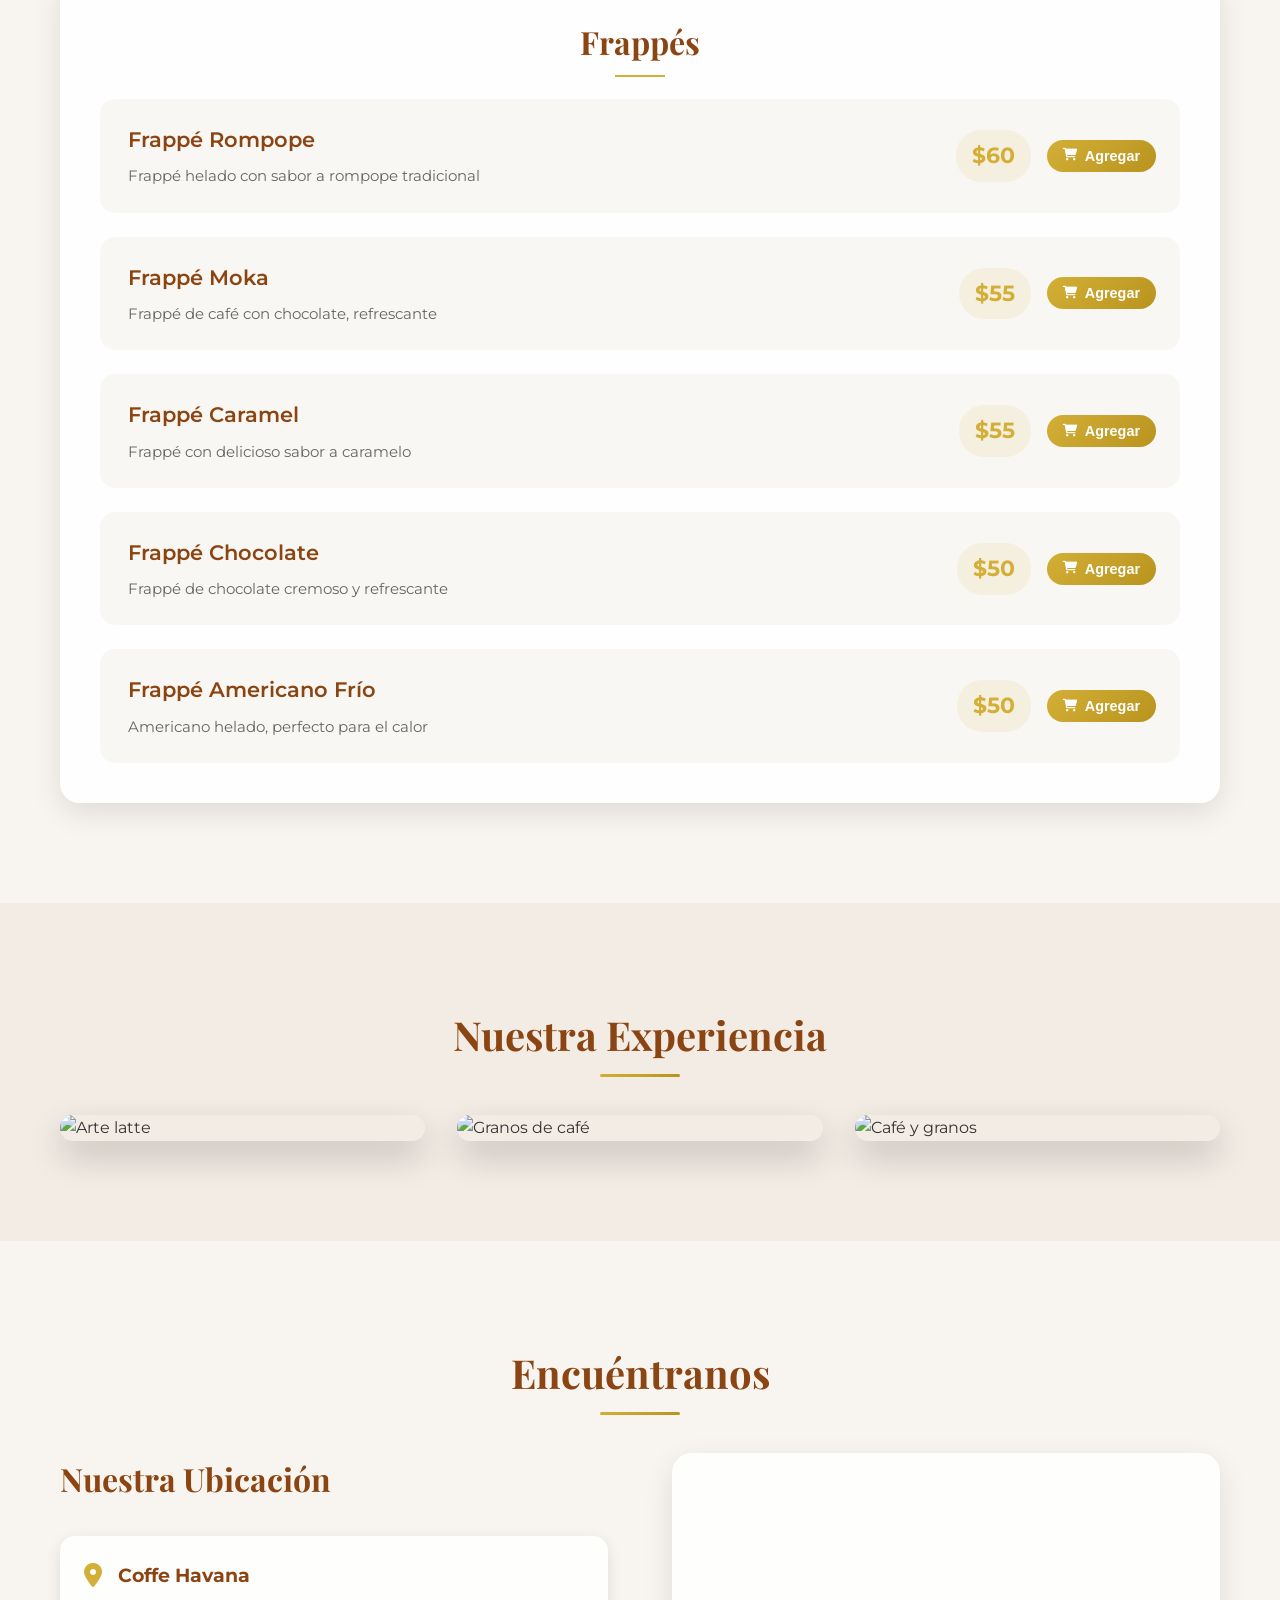
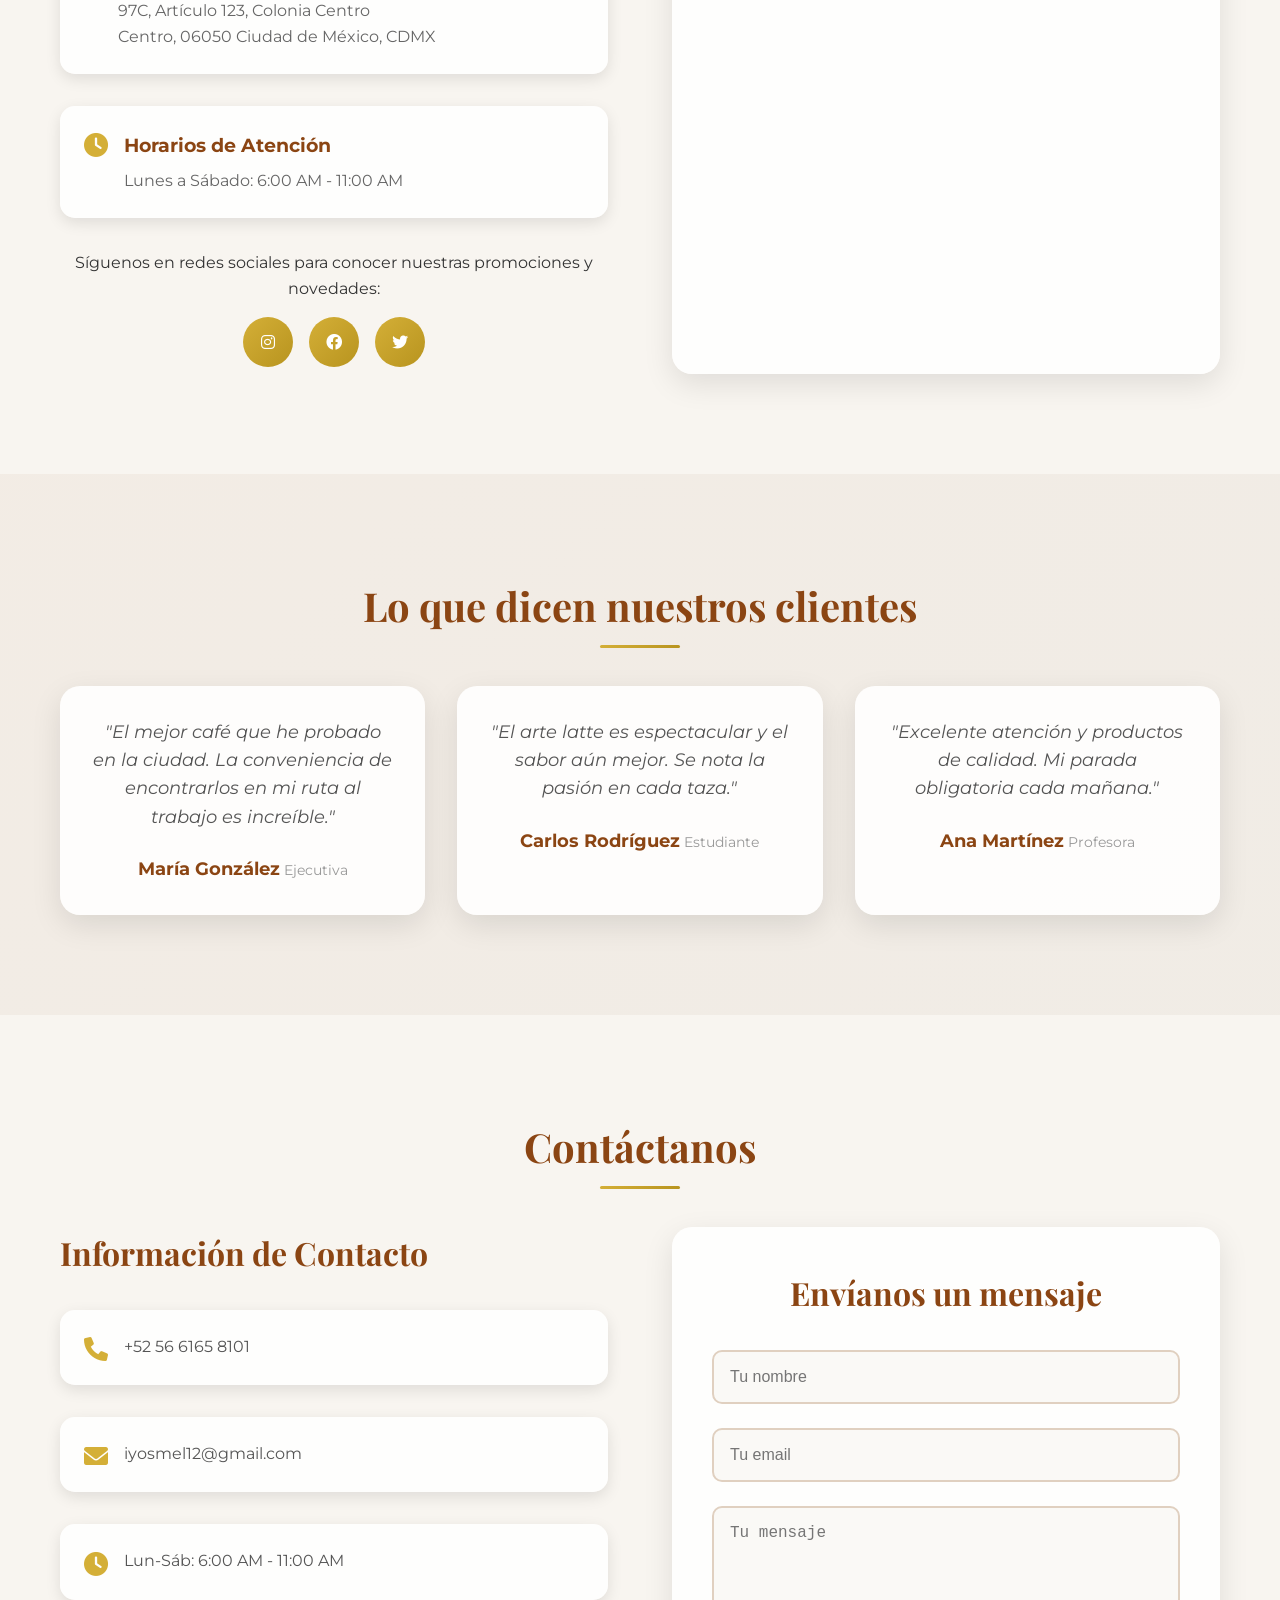
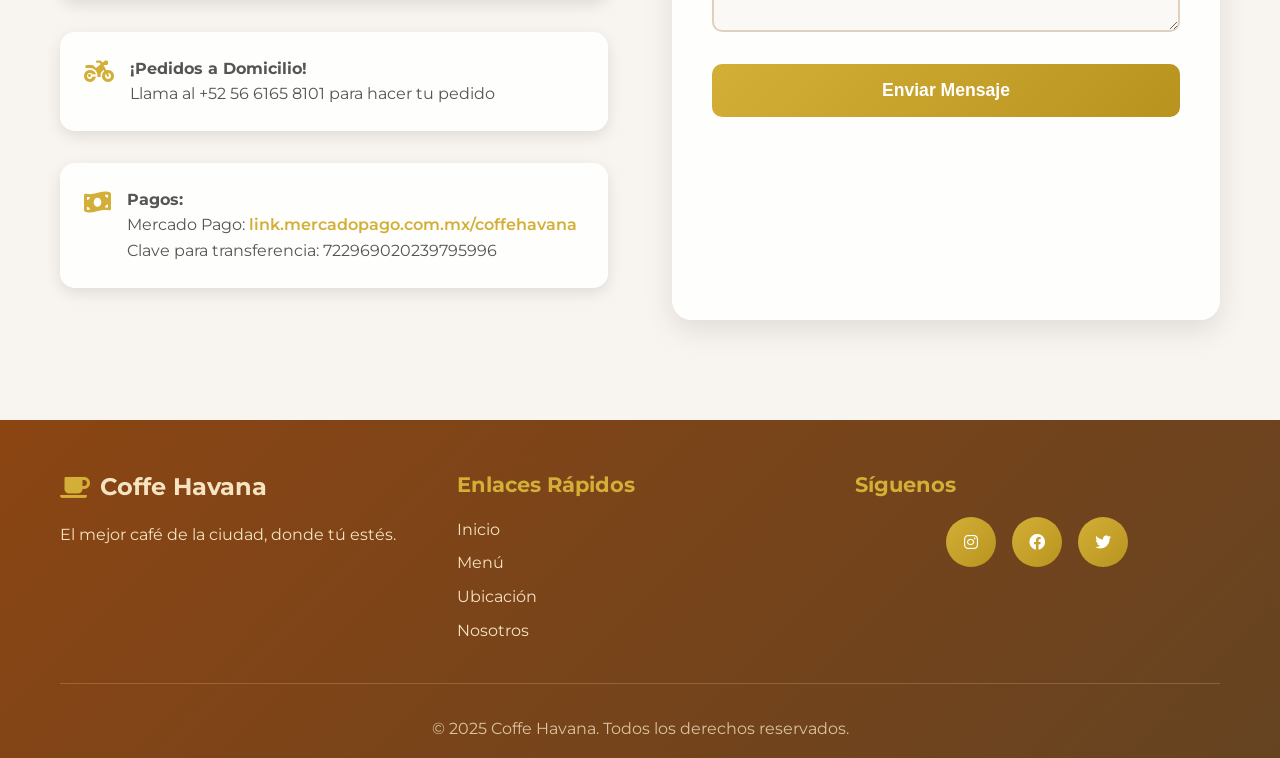
==== commit b39b66f6: "Add files via upload" ====
--- a/index.html
+++ b/index.html
@@ -33,6 +33,12 @@
                     <li class="nav-item">
                         <a href="#contacto" class="nav-link">Contacto</a>
                     </li>
+                    <li class="nav-item">
+                        <a href="#" class="nav-link cart-icon" id="cart-toggle">
+                            <i class="fas fa-shopping-cart"></i>
+                            <span class="cart-count" id="cart-count">0</span>
+                        </a>
+                    </li>
                 </ul>
                 <div class="nav-toggle">
                     <span class="bar"></span>
@@ -102,56 +108,96 @@
                                 <h4>Americano</h4>
                                 <p>Café americano clásico, fuerte y aromático</p>
                             </div>
-                            <span class="price">$20</span>
+                            <div class="item-actions">
+                                <span class="price">$20</span>
+                                <button class="add-to-cart-btn" data-name="Americano" data-price="20">
+                                    <i class="fas fa-shopping-cart"></i> Agregar
+                                </button>
+                            </div>
                         </div>
                         <div class="menu-item">
                             <div class="item-info">
                                 <h4>Latte</h4>
                                 <p>Espresso con leche vaporizada y arte latte</p>
                             </div>
-                            <span class="price">$25</span>
+                            <div class="item-actions">
+                                <span class="price">$25</span>
+                                <button class="add-to-cart-btn" data-name="Latte" data-price="25">
+                                    <i class="fas fa-shopping-cart"></i> Agregar
+                                </button>
+                            </div>
                         </div>
                         <div class="menu-item">
                             <div class="item-info">
                                 <h4>Moka</h4>
                                 <p>Deliciosa combinación de café y chocolate</p>
                             </div>
-                            <span class="price">$25</span>
+                            <div class="item-actions">
+                                <span class="price">$25</span>
+                                <button class="add-to-cart-btn" data-name="Moka" data-price="25">
+                                    <i class="fas fa-shopping-cart"></i> Agregar
+                                </button>
+                            </div>
                         </div>
                         <div class="menu-item">
                             <div class="item-info">
                                 <h4>Chocolate</h4>
                                 <p>Chocolate caliente cremoso y reconfortante</p>
                             </div>
-                            <span class="price">$25</span>
+                            <div class="item-actions">
+                                <span class="price">$25</span>
+                                <button class="add-to-cart-btn" data-name="Chocolate" data-price="25">
+                                    <i class="fas fa-shopping-cart"></i> Agregar
+                                </button>
+                            </div>
                         </div>
                         <div class="menu-item">
                             <div class="item-info">
                                 <h4>Capuchino Moka</h4>
                                 <p>Capuchino con toque de chocolate</p>
                             </div>
-                            <span class="price">$30</span>
+                            <div class="item-actions">
+                                <span class="price">$30</span>
+                                <button class="add-to-cart-btn" data-name="Capuchino Moka" data-price="30">
+                                    <i class="fas fa-shopping-cart"></i> Agregar
+                                </button>
+                            </div>
                         </div>
                         <div class="menu-item">
                             <div class="item-info">
                                 <h4>Capuchino Caramel</h4>
                                 <p>Capuchino con delicioso sabor a caramelo</p>
                             </div>
-                            <span class="price">$35</span>
+                            <div class="item-actions">
+                                <span class="price">$35</span>
+                                <button class="add-to-cart-btn" data-name="Capuchino Caramel" data-price="35">
+                                    <i class="fas fa-shopping-cart"></i> Agregar
+                                </button>
+                            </div>
                         </div>
                         <div class="menu-item">
                             <div class="item-info">
                                 <h4>Capuchino Rompope</h4>
                                 <p>Capuchino con el tradicional sabor a rompope</p>
                             </div>
-                            <span class="price">$40</span>
+                            <div class="item-actions">
+                                <span class="price">$40</span>
+                                <button class="add-to-cart-btn" data-name="Capuchino Rompope" data-price="40">
+                                    <i class="fas fa-shopping-cart"></i> Agregar
+                                </button>
+                            </div>
                         </div>
                         <div class="menu-item">
                             <div class="item-info">
                                 <h4>Café Gourmet</h4>
                                 <p>Nuestra selección premium de café gourmet</p>
                             </div>
-                            <span class="price">$35</span>
+                            <div class="item-actions">
+                                <span class="price">$35</span>
+                                <button class="add-to-cart-btn" data-name="Café Gourmet" data-price="35">
+                                    <i class="fas fa-shopping-cart"></i> Agregar
+                                </button>
+                            </div>
                         </div>
                     </div>
                 </div>
@@ -164,35 +210,60 @@
                                 <h4>Frappé Rompope</h4>
                                 <p>Frappé helado con sabor a rompope tradicional</p>
                             </div>
-                            <span class="price">$60</span>
+                            <div class="item-actions">
+                                <span class="price">$60</span>
+                                <button class="add-to-cart-btn" data-name="Frappé Rompope" data-price="60">
+                                    <i class="fas fa-shopping-cart"></i> Agregar
+                                </button>
+                            </div>
                         </div>
                         <div class="menu-item">
                             <div class="item-info">
                                 <h4>Frappé Moka</h4>
                                 <p>Frappé de café con chocolate, refrescante</p>
                             </div>
-                            <span class="price">$55</span>
+                            <div class="item-actions">
+                                <span class="price">$55</span>
+                                <button class="add-to-cart-btn" data-name="Frappé Moka" data-price="55">
+                                    <i class="fas fa-shopping-cart"></i> Agregar
+                                </button>
+                            </div>
                         </div>
                         <div class="menu-item">
                             <div class="item-info">
                                 <h4>Frappé Caramel</h4>
                                 <p>Frappé con delicioso sabor a caramelo</p>
                             </div>
-                            <span class="price">$55</span>
+                            <div class="item-actions">
+                                <span class="price">$55</span>
+                                <button class="add-to-cart-btn" data-name="Frappé Caramel" data-price="55">
+                                    <i class="fas fa-shopping-cart"></i> Agregar
+                                </button>
+                            </div>
                         </div>
                         <div class="menu-item">
                             <div class="item-info">
                                 <h4>Frappé Chocolate</h4>
                                 <p>Frappé de chocolate cremoso y refrescante</p>
                             </div>
-                            <span class="price">$50</span>
+                            <div class="item-actions">
+                                <span class="price">$50</span>
+                                <button class="add-to-cart-btn" data-name="Frappé Chocolate" data-price="50">
+                                    <i class="fas fa-shopping-cart"></i> Agregar
+                                </button>
+                            </div>
                         </div>
                         <div class="menu-item">
                             <div class="item-info">
                                 <h4>Frappé Americano Frío</h4>
                                 <p>Americano helado, perfecto para el calor</p>
                             </div>
-                            <span class="price">$50</span>
+                            <div class="item-actions">
+                                <span class="price">$50</span>
+                                <button class="add-to-cart-btn" data-name="Frappé Americano Frío" data-price="50">
+                                    <i class="fas fa-shopping-cart"></i> Agregar
+                                </button>
+                            </div>
                         </div>
                     </div>
                 </div>
@@ -261,11 +332,14 @@
                     </div>
                 </div>
                 <div class="location-map">
-                    <div class="map-placeholder">
-                        <i class="fas fa-map"></i>
-                        <p>Mapa Interactivo</p>
-                        <small>Próximamente disponible</small>
-                    </div>
+                    <iframe
+                        width="100%"
+                        height="450"
+                        style="border:0; border-radius: 20px;"
+                        loading="lazy"
+                        allowfullscreen
+                        src="https://www.google.com/maps/embed/v1/place?q=97C%2C%20Art%C3%ADculo%20123%2C%20Colonia%20Centro%2C%20Centro%2C%2006050%20Ciudad%20de%20M%C3%A9xico%2C%20CDMX&key=">
+                    </iframe>
                 </div>
             </div>
         </div>
@@ -387,6 +461,64 @@
         </div>
     </footer>
 
+    <!-- Modal del Carrito -->
+    <div id="cart-modal" class="cart-modal">
+        <div class="cart-modal-content">
+            <div class="cart-header">
+                <h2>Tu Carrito</h2>
+                <span class="close-cart" id="close-cart">&times;</span>
+            </div>
+            <div class="cart-items" id="cart-items">
+                <p class="empty-cart">Tu carrito está vacío</p>
+            </div>
+            <div class="cart-footer">
+                <div class="cart-total">
+                    <strong>Total: $<span id="cart-total">0</span></strong>
+                </div>
+                <button class="checkout-btn" id="checkout-btn">Proceder al Pago</button>
+            </div>
+        </div>
+    </div>
+
+    <!-- Modal de Checkout -->
+    <div id="checkout-modal" class="checkout-modal">
+        <div class="checkout-modal-content">
+            <div class="checkout-header">
+                <h2>Finalizar Compra</h2>
+                <span class="close-checkout" id="close-checkout">&times;</span>
+            </div>
+            <div class="checkout-content">
+                <div class="order-summary">
+                    <h3>Resumen del Pedido</h3>
+                    <div id="order-items"></div>
+                    <div class="order-total">
+                        <strong>Total: $<span id="order-total">0</span></strong>
+                    </div>
+                </div>
+                <div class="payment-options">
+                    <h3>Opciones de Pago</h3>
+                    <div class="payment-method">
+                        <button class="payment-btn mercadopago-btn" onclick="payWithMercadoPago()">
+                            <i class="fas fa-credit-card"></i>
+                            Pagar con Mercado Pago
+                        </button>
+                    </div>
+                    <div class="payment-method">
+                        <button class="payment-btn transfer-btn" onclick="showTransferInfo()">
+                            <i class="fas fa-university"></i>
+                            Transferencia Bancaria
+                        </button>
+                    </div>
+                </div>
+                <div class="transfer-info" id="transfer-info" style="display: none;">
+                    <h4>Información para Transferencia</h4>
+                    <p><strong>Clave:</strong> 722969020239795996</p>
+                    <p>Una vez realizada la transferencia, envía el comprobante al WhatsApp: +52 56 6165 8101</p>
+                </div>
+            </div>
+        </div>
+    </div>
+
     <script src="script.js"></script>
 </body>
 </html>
--- a/styles.css
+++ b/styles.css
@@ -810,3 +810,367 @@
     }
 }
 
+
+
+/* Estilos para el carrito de compras */
+.cart-icon {
+    position: relative;
+}
+
+.cart-count {
+    position: absolute;
+    top: -8px;
+    right: -8px;
+    background: #d4af37;
+    color: white;
+    border-radius: 50%;
+    width: 20px;
+    height: 20px;
+    font-size: 0.8rem;
+    display: flex;
+    align-items: center;
+    justify-content: center;
+    font-weight: bold;
+}
+
+.item-actions {
+    display: flex;
+    align-items: center;
+    gap: 1rem;
+}
+
+.add-to-cart-btn {
+    background: linear-gradient(135deg, #d4af37, #b8941f);
+    color: white;
+    border: none;
+    padding: 0.5rem 1rem;
+    border-radius: 25px;
+    font-size: 0.9rem;
+    font-weight: 600;
+    cursor: pointer;
+    transition: all 0.3s ease;
+    display: flex;
+    align-items: center;
+    gap: 0.5rem;
+}
+
+.add-to-cart-btn:hover {
+    transform: translateY(-2px);
+    box-shadow: 0 5px 15px rgba(212, 175, 55, 0.3);
+}
+
+.add-to-cart-btn i {
+    font-size: 0.8rem;
+}
+
+/* Modal del Carrito */
+.cart-modal, .checkout-modal {
+    display: none;
+    position: fixed;
+    z-index: 2000;
+    left: 0;
+    top: 0;
+    width: 100%;
+    height: 100%;
+    background-color: rgba(0, 0, 0, 0.5);
+    backdrop-filter: blur(5px);
+}
+
+.cart-modal-content, .checkout-modal-content {
+    background-color: #fefefe;
+    margin: 5% auto;
+    padding: 0;
+    border-radius: 20px;
+    width: 90%;
+    max-width: 500px;
+    max-height: 80vh;
+    overflow-y: auto;
+    box-shadow: 0 20px 40px rgba(0, 0, 0, 0.3);
+}
+
+.checkout-modal-content {
+    max-width: 700px;
+}
+
+.cart-header, .checkout-header {
+    background: linear-gradient(135deg, #8b4513, #654321);
+    color: white;
+    padding: 1.5rem;
+    border-radius: 20px 20px 0 0;
+    display: flex;
+    justify-content: space-between;
+    align-items: center;
+}
+
+.cart-header h2, .checkout-header h2 {
+    margin: 0;
+    font-family: 'Playfair Display', serif;
+}
+
+.close-cart, .close-checkout {
+    color: white;
+    font-size: 2rem;
+    font-weight: bold;
+    cursor: pointer;
+    transition: color 0.3s ease;
+}
+
+.close-cart:hover, .close-checkout:hover {
+    color: #d4af37;
+}
+
+.cart-items {
+    padding: 1.5rem;
+    max-height: 300px;
+    overflow-y: auto;
+}
+
+.cart-item {
+    display: flex;
+    justify-content: space-between;
+    align-items: center;
+    padding: 1rem;
+    border-bottom: 1px solid #eee;
+    background: rgba(248, 245, 240, 0.5);
+    border-radius: 10px;
+    margin-bottom: 0.5rem;
+}
+
+.cart-item-info h4 {
+    margin: 0 0 0.5rem 0;
+    color: #8b4513;
+}
+
+.cart-item-price {
+    font-weight: bold;
+    color: #d4af37;
+}
+
+.quantity-controls {
+    display: flex;
+    align-items: center;
+    gap: 0.5rem;
+}
+
+.quantity-btn {
+    background: #d4af37;
+    color: white;
+    border: none;
+    width: 30px;
+    height: 30px;
+    border-radius: 50%;
+    cursor: pointer;
+    display: flex;
+    align-items: center;
+    justify-content: center;
+    font-weight: bold;
+}
+
+.quantity-btn:hover {
+    background: #b8941f;
+}
+
+.quantity {
+    font-weight: bold;
+    min-width: 30px;
+    text-align: center;
+}
+
+.remove-item {
+    background: #dc3545;
+    color: white;
+    border: none;
+    padding: 0.3rem 0.6rem;
+    border-radius: 5px;
+    cursor: pointer;
+    font-size: 0.8rem;
+}
+
+.remove-item:hover {
+    background: #c82333;
+}
+
+.cart-footer {
+    padding: 1.5rem;
+    border-top: 1px solid #eee;
+    background: rgba(248, 245, 240, 0.3);
+}
+
+.cart-total {
+    text-align: center;
+    margin-bottom: 1rem;
+    font-size: 1.2rem;
+    color: #8b4513;
+}
+
+.checkout-btn {
+    width: 100%;
+    background: linear-gradient(135deg, #d4af37, #b8941f);
+    color: white;
+    border: none;
+    padding: 1rem;
+    border-radius: 10px;
+    font-size: 1.1rem;
+    font-weight: 600;
+    cursor: pointer;
+    transition: all 0.3s ease;
+}
+
+.checkout-btn:hover {
+    transform: translateY(-2px);
+    box-shadow: 0 5px 15px rgba(212, 175, 55, 0.3);
+}
+
+.checkout-btn:disabled {
+    background: #ccc;
+    cursor: not-allowed;
+    transform: none;
+    box-shadow: none;
+}
+
+.empty-cart {
+    text-align: center;
+    color: #666;
+    font-style: italic;
+    padding: 2rem;
+}
+
+/* Checkout Modal */
+.checkout-content {
+    padding: 1.5rem;
+}
+
+.order-summary {
+    background: rgba(248, 245, 240, 0.5);
+    padding: 1.5rem;
+    border-radius: 15px;
+    margin-bottom: 2rem;
+}
+
+.order-summary h3 {
+    color: #8b4513;
+    margin-bottom: 1rem;
+    font-family: 'Playfair Display', serif;
+}
+
+.order-item {
+    display: flex;
+    justify-content: space-between;
+    padding: 0.5rem 0;
+    border-bottom: 1px solid #ddd;
+}
+
+.order-item:last-child {
+    border-bottom: none;
+}
+
+.order-total {
+    text-align: center;
+    font-size: 1.3rem;
+    color: #8b4513;
+    margin-top: 1rem;
+    padding-top: 1rem;
+    border-top: 2px solid #d4af37;
+}
+
+.payment-options h3 {
+    color: #8b4513;
+    margin-bottom: 1.5rem;
+    font-family: 'Playfair Display', serif;
+}
+
+.payment-method {
+    margin-bottom: 1rem;
+}
+
+.payment-btn {
+    width: 100%;
+    padding: 1rem;
+    border: none;
+    border-radius: 10px;
+    font-size: 1.1rem;
+    font-weight: 600;
+    cursor: pointer;
+    transition: all 0.3s ease;
+    display: flex;
+    align-items: center;
+    justify-content: center;
+    gap: 0.5rem;
+}
+
+.mercadopago-btn {
+    background: linear-gradient(135deg, #009ee3, #0084c7);
+    color: white;
+}
+
+.mercadopago-btn:hover {
+    transform: translateY(-2px);
+    box-shadow: 0 5px 15px rgba(0, 158, 227, 0.3);
+}
+
+.transfer-btn {
+    background: linear-gradient(135deg, #28a745, #20c997);
+    color: white;
+}
+
+.transfer-btn:hover {
+    transform: translateY(-2px);
+    box-shadow: 0 5px 15px rgba(40, 167, 69, 0.3);
+}
+
+.transfer-info {
+    background: rgba(40, 167, 69, 0.1);
+    padding: 1.5rem;
+    border-radius: 10px;
+    margin-top: 1rem;
+    border-left: 4px solid #28a745;
+}
+
+.transfer-info h4 {
+    color: #28a745;
+    margin-bottom: 1rem;
+}
+
+.transfer-info p {
+    margin-bottom: 0.5rem;
+    line-height: 1.6;
+}
+
+/* Responsive para modales */
+@media (max-width: 768px) {
+    .cart-modal-content, .checkout-modal-content {
+        width: 95%;
+        margin: 2% auto;
+        max-height: 90vh;
+    }
+    
+    .cart-header, .checkout-header {
+        padding: 1rem;
+    }
+    
+    .cart-items, .checkout-content {
+        padding: 1rem;
+    }
+    
+    .cart-item {
+        flex-direction: column;
+        align-items: flex-start;
+        gap: 0.5rem;
+    }
+    
+    .quantity-controls {
+        align-self: flex-end;
+    }
+}
+
+/* Animación para agregar al carrito */
+@keyframes addToCart {
+    0% { transform: scale(1); }
+    50% { transform: scale(1.1); }
+    100% { transform: scale(1); }
+}
+
+.add-to-cart-btn.adding {
+    animation: addToCart 0.3s ease;
+}
+
